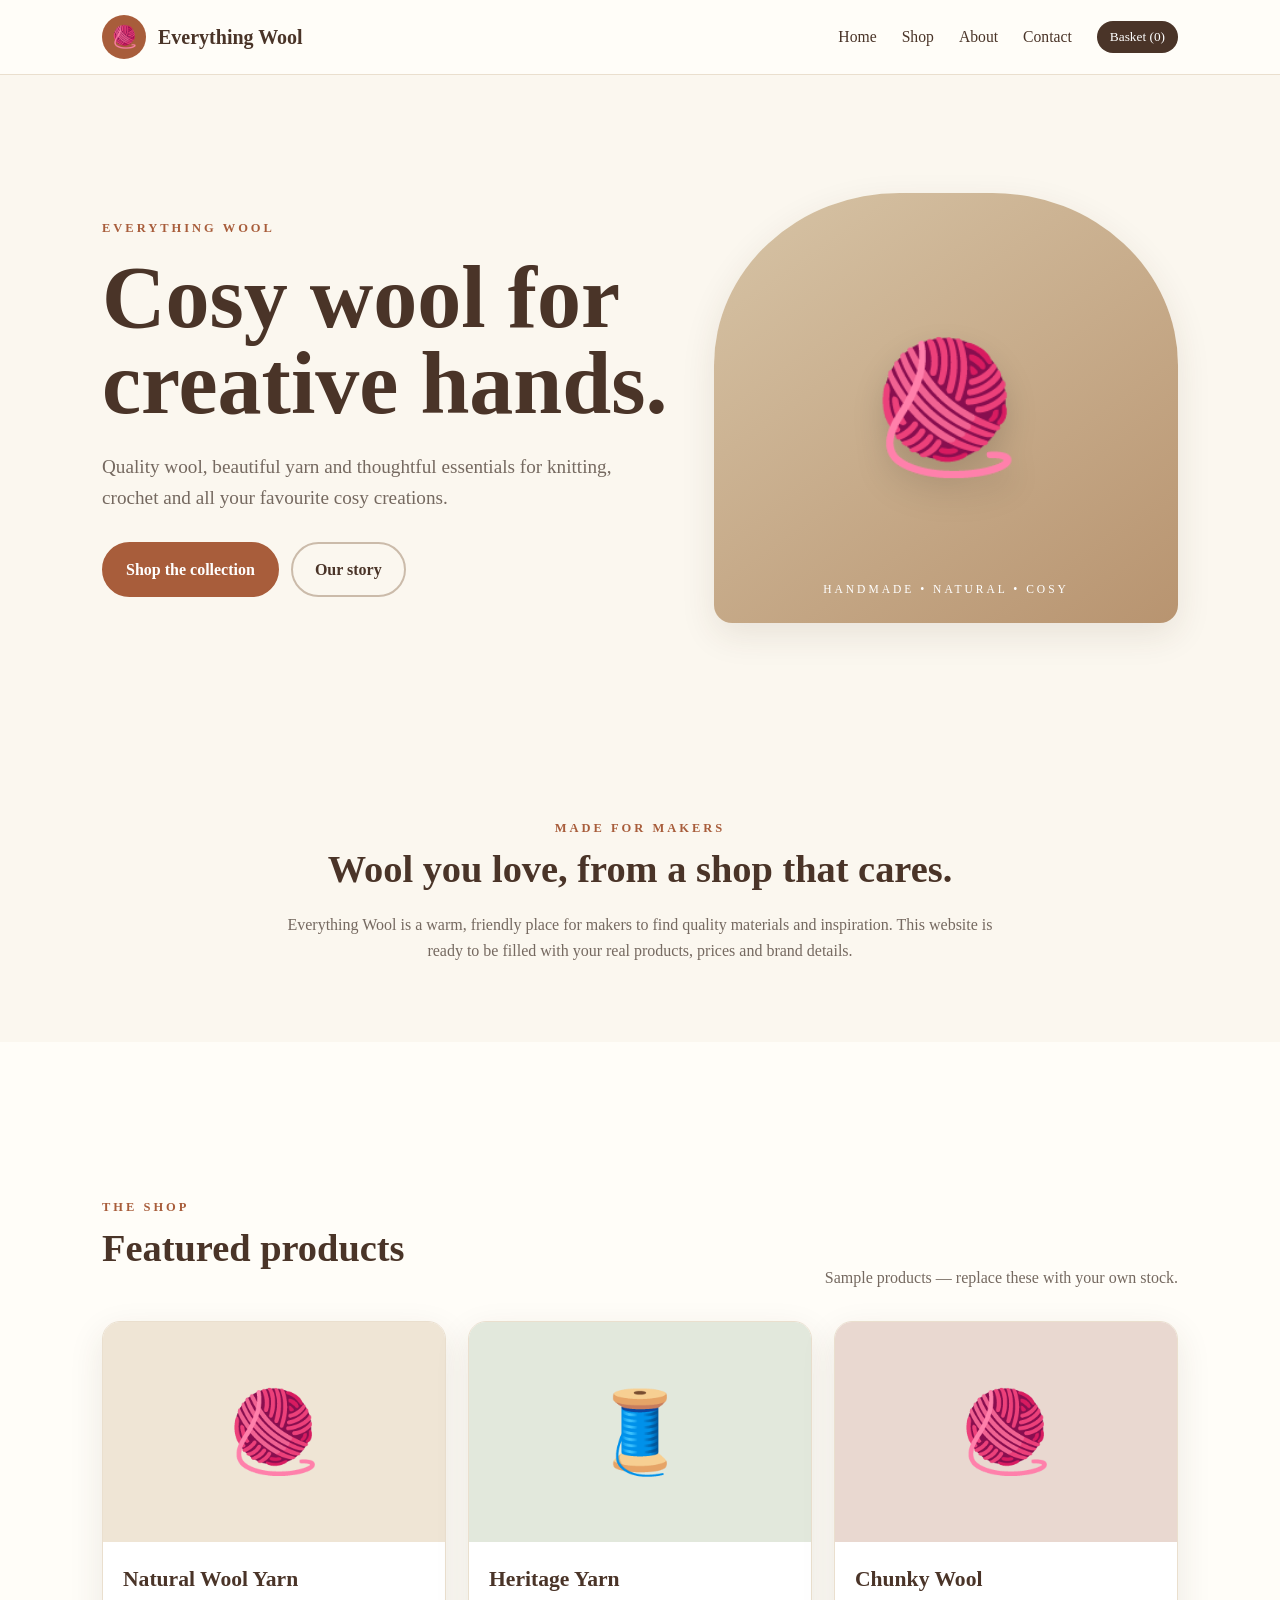
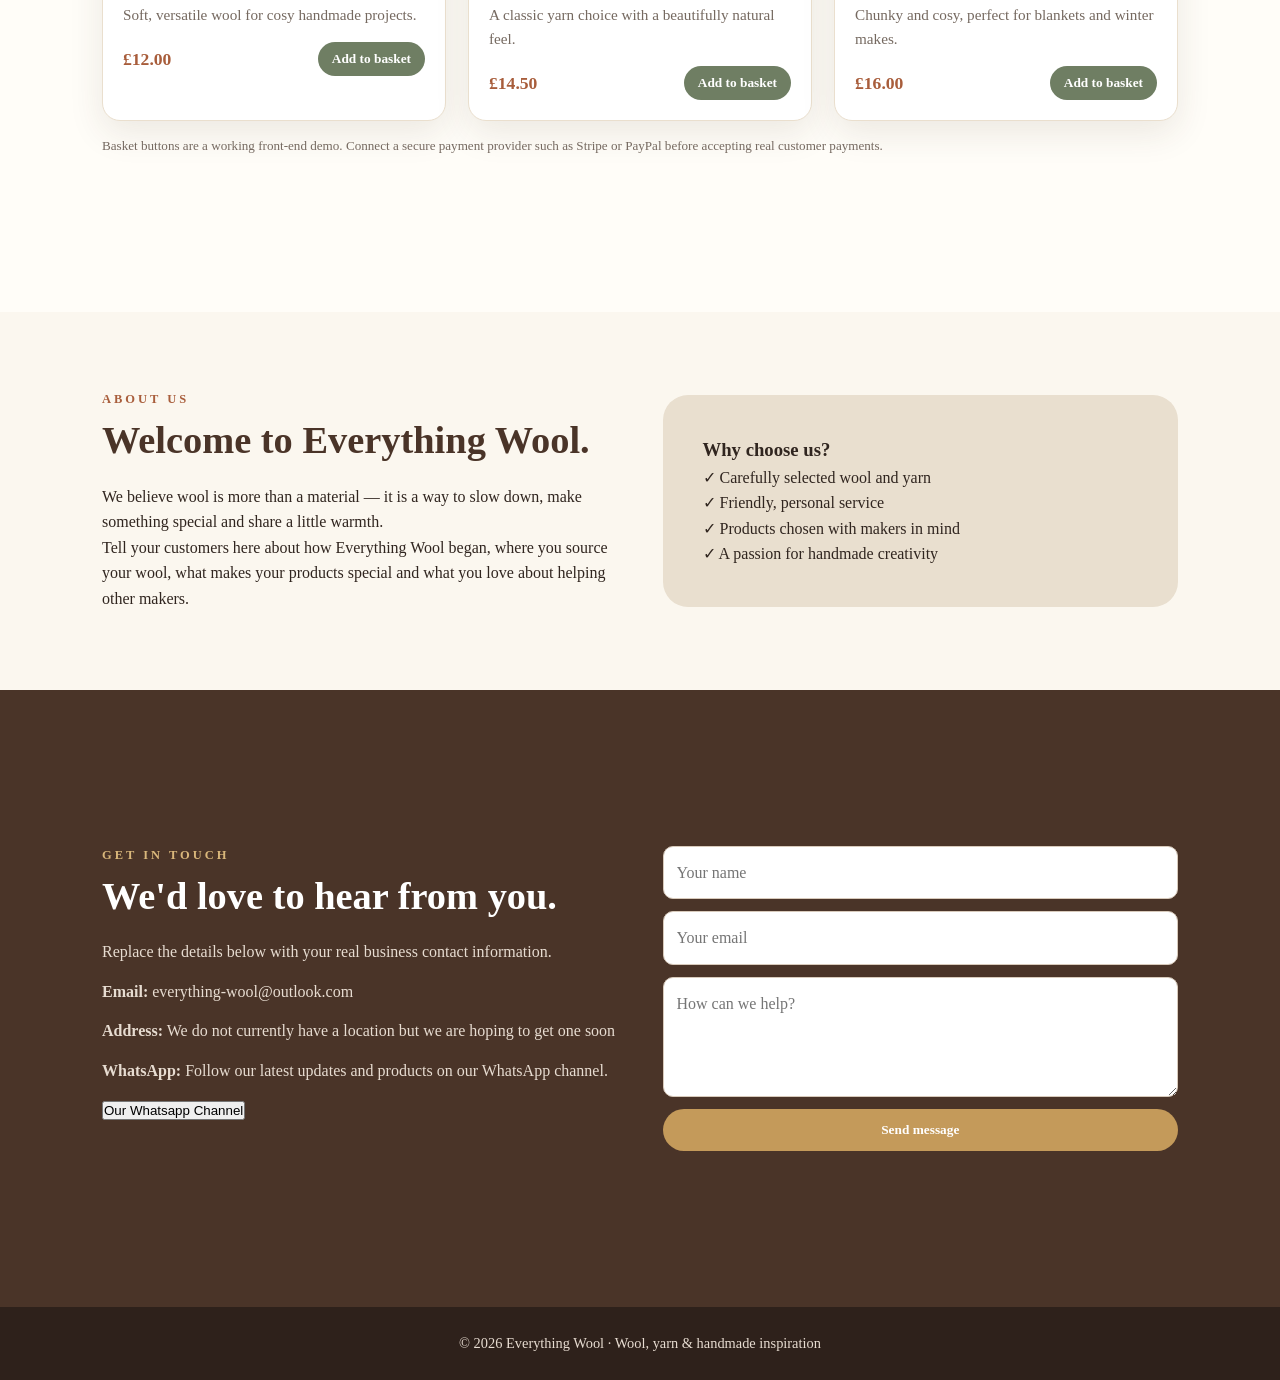
==== index.html @ 1103bdab "Create index.html" ====
<!DOCTYPE html>
<html lang="en">
<head>
  <meta charset="UTF-8">
  <meta name="viewport" content="width=device-width, initial-scale=1.0">
  <title>Everything Wool | Beautiful Wool & Yarn</title>
  <meta name="description" content="Everything Wool — quality wool, yarn and knitting essentials for makers.">
  <style>
    :root{
      --cream:#fbf7ef; --paper:#fffdf8; --brown:#4a3428; --rust:#a85d3b;
      --sage:#6f7e63; --gold:#c49a5a; --text:#30251f; --muted:#756960;
      --shadow:0 12px 35px rgba(67,45,32,.10);
    }
    *{box-sizing:border-box;margin:0;padding:0}
    html{scroll-behavior:smooth}
    body{font-family:Georgia, "Times New Roman", serif;background:var(--cream);color:var(--text);line-height:1.6}
    a{text-decoration:none;color:inherit}
    header{position:sticky;top:0;z-index:20;background:rgba(255,253,248,.96);backdrop-filter:blur(8px);border-bottom:1px solid #eadfce}
    .nav{max-width:1120px;margin:auto;display:flex;align-items:center;justify-content:space-between;padding:15px 22px}
    .brand{display:flex;align-items:center;gap:12px;font-weight:bold;font-size:1.25rem;color:var(--brown)}
    .brand-mark{width:44px;height:44px;border-radius:50%;background:var(--rust);display:grid;place-items:center;color:white;font-size:1.35rem}
    nav{display:flex;gap:25px;align-items:center}
    nav a{font-size:.98rem;color:var(--brown)}
    nav a:hover{color:var(--rust)}
    .cart{background:var(--brown);color:#fff;padding:8px 13px;border-radius:20px;cursor:pointer;border:0;font-family:inherit}
    main section{max-width:1120px;margin:auto;padding:78px 22px}
    .hero{min-height:74vh;display:grid;grid-template-columns:1.1fr .9fr;gap:45px;align-items:center}
    .eyebrow{text-transform:uppercase;letter-spacing:3px;color:var(--rust);font-size:.78rem;font-weight:bold}
    h1{font-size:clamp(3rem,7vw,5.5rem);line-height:.98;color:var(--brown);margin:16px 0 25px}
    h2{font-size:2.4rem;color:var(--brown);margin-bottom:12px}
    .hero p{font-size:1.2rem;color:var(--muted);max-width:620px}
    .buttons{display:flex;gap:12px;flex-wrap:wrap;margin-top:28px}
    .btn{display:inline-block;padding:13px 22px;border-radius:28px;background:var(--rust);color:white;font-weight:bold;border:2px solid var(--rust)}
    .btn.secondary{background:transparent;color:var(--brown);border-color:#cbbbaa}
    .hero-art{min-height:430px;border-radius:40% 40% 18px 18px;background:linear-gradient(145deg,#d7c4a6,#b89470);box-shadow:var(--shadow);display:grid;place-items:center;position:relative;overflow:hidden}
    .yarn{font-size:8rem;filter:drop-shadow(0 15px 15px rgba(0,0,0,.15));}
    .hero-art:after{content:"HANDMADE • NATURAL • COSY";position:absolute;bottom:25px;letter-spacing:3px;color:#fff;font-size:.72rem}
    .intro{text-align:center;max-width:760px}
    .intro p{color:var(--muted)}
    .products{background:var(--paper);max-width:none}
    .products-inner{max-width:1120px;margin:auto;padding:78px 22px}
    .section-head{display:flex;justify-content:space-between;align-items:end;gap:20px;margin-bottom:30px}
    .section-head p{color:var(--muted)}
    .grid{display:grid;grid-template-columns:repeat(3,1fr);gap:22px}
    .card{background:#fff;border:1px solid #eadfce;border-radius:18px;overflow:hidden;box-shadow:var(--shadow);display:flex;flex-direction:column}
    .product-img{height:220px;display:grid;place-items:center;font-size:5rem;background:#efe5d5}
    .card:nth-child(2) .product-img{background:#e2e8dc}
    .card:nth-child(3) .product-img{background:#e9d8d0}
    .card-body{padding:20px}
    .card h3{font-size:1.35rem;color:var(--brown)}
    .card p{color:var(--muted);font-size:.95rem;margin:6px 0 15px}
    .price-row{display:flex;justify-content:space-between;align-items:center;margin-top:auto}
    .price{font-weight:bold;color:var(--rust);font-size:1.1rem}
    .buy{border:0;background:var(--sage);color:white;padding:9px 14px;border-radius:20px;cursor:pointer;font-family:inherit;font-weight:bold}
    .about-grid{display:grid;grid-template-columns:1fr 1fr;gap:45px;align-items:center}
    .about-box{background:#e9dfcf;padding:40px;border-radius:25px}
    .about p,.contact p{color:var(--muted);margin-bottom:14px}
    .contact{background:var(--brown);color:#fff;max-width:none}
    .contact-inner{max-width:1120px;margin:auto;padding:78px 22px;display:grid;grid-template-columns:1fr 1fr;gap:45px}
    .contact h2{color:#fff}.contact p{color:#e7dcd1}
    form{display:grid;gap:12px}
    input,textarea{width:100%;padding:13px;border-radius:10px;border:1px solid #d8cabb;background:#fff;font:inherit}
    textarea{min-height:120px;resize:vertical}
    form button{border:0;background:var(--gold);color:#fff;padding:13px;border-radius:24px;font-family:inherit;font-weight:bold;cursor:pointer}
    footer{background:#2e211b;color:#e7dcd1;text-align:center;padding:25px 20px;font-size:.9rem}
    #shop{scroll-margin-top:70px}
    .notice{font-size:.82rem;color:var(--muted);margin-top:14px}
    @media(max-width:780px){
      nav{gap:10px} nav a{font-size:.82rem}.cart{padding:7px 9px}
      .hero,.about-grid,.contact-inner{grid-template-columns:1fr}
      .hero{padding-top:45px}.hero-art{min-height:300px}
      .grid{grid-template-columns:1fr}
      .section-head{display:block}.section-head p{margin-top:8px}
    }
  </style>
</head>
<body>
<header>
  <div class="nav">
    <a class="brand" href="#home"><span class="brand-mark">🧶</span> Everything Wool</a>
    <nav>
      <a href="#home">Home</a>
      <a href="#shop">Shop</a>
      <a href="#about">About</a>
      <a href="#contact">Contact</a>
      <button class="cart" onclick="showCart()">Basket (<span id="cartCount">0</span>)</button>
    </nav>
  </div>
</header>

<main>
  <section id="home" class="hero">
    <div>
      <div class="eyebrow">Everything Wool</div>
      <h1>Cosy wool for creative hands.</h1>
      <p>Quality wool, beautiful yarn and thoughtful essentials for knitting, crochet and all your favourite cosy creations.</p>
      <div class="buttons">
        <a class="btn" href="#shop">Shop the collection</a>
        <a class="btn secondary" href="#about">Our story</a>
      </div>
    </div>
    <div class="hero-art" aria-label="Decorative yarn illustration"><div class="yarn">🧶</div></div>
  </section>

  <section class="intro">
    <div class="eyebrow">Made for makers</div>
    <h2>Wool you love, from a shop that cares.</h2>
    <p>Everything Wool is a warm, friendly place for makers to find quality materials and inspiration. This website is ready to be filled with your real products, prices and brand details.</p>
  </section>

  <section id="shop" class="products">
    <div class="products-inner">
      <div class="section-head">
        <div><div class="eyebrow">The shop</div><h2>Featured products</h2></div>
        <p>Sample products — replace these with your own stock.</p>
      </div>
      <div class="grid">
        <article class="card">
          <div class="product-img">🧶</div>
          <div class="card-body"><h3>Natural Wool Yarn</h3><p>Soft, versatile wool for cosy handmade projects.</p><div class="price-row"><span class="price">£12.00</span><button class="buy" onclick="addToCart('Natural Wool Yarn',12)">Add to basket</button></div></div>
        </article>
        <article class="card">
          <div class="product-img">🧵</div>
          <div class="card-body"><h3>Heritage Yarn</h3><p>A classic yarn choice with a beautifully natural feel.</p><div class="price-row"><span class="price">£14.50</span><button class="buy" onclick="addToCart('Heritage Yarn',14.5)">Add to basket</button></div></div>
        </article>
        <article class="card">
          <div class="product-img">🧶</div>
          <div class="card-body"><h3>Chunky Wool</h3><p>Chunky and cosy, perfect for blankets and winter makes.</p><div class="price-row"><span class="price">£16.00</span><button class="buy" onclick="addToCart('Chunky Wool',16)">Add to basket</button></div></div>
        </article>
      </div>
      <p class="notice">Basket buttons are a working front-end demo. Connect a secure payment provider such as Stripe or PayPal before accepting real customer payments.</p>
    </div>
  </section>

  <section id="about">
    <div class="about-grid">
      <div>
        <div class="eyebrow">About us</div>
        <h2>Welcome to Everything Wool.</h2>
        <p>We believe wool is more than a material — it is a way to slow down, make something special and share a little warmth.</p>
        <p>Tell your customers here about how Everything Wool began, where you source your wool, what makes your products special and what you love about helping other makers.</p>
      </div>
      <div class="about-box">
        <h3>Why choose us?</h3>
        <p>✓ Carefully selected wool and yarn</p>
        <p>✓ Friendly, personal service</p>
        <p>✓ Products chosen with makers in mind</p>
        <p>✓ A passion for handmade creativity</p>
      </div>
    </div>
  </section>

  <section id="contact" class="contact">
    <div class="contact-inner">
      <div>
        <div class="eyebrow" style="color:#d9b77b">Get in touch</div>
        <h2>We'd love to hear from you.</h2>
        <p>Replace the details below with your real business contact information.</p>
        <p><strong>Email:</strong> everything-wool@outlook.com</p>
        <p><strong>Address:</strong> We do not currently have a location but we are hoping to get one soon</p>
        <p><strong>WhatsApp:</strong> Follow our latest updates and products on our WhatsApp channel.</p>
        <button onclick="https://whatsapp.com/channel/0029VbBwCRC5EjxseNPRXK3e">Our Whatsapp Channel</button>
      </div>
      <form onsubmit="sendMessage(event)">
        <input id="name" required placeholder="Your name" aria-label="Your name">
        <input id="email" type="email" required placeholder="Your email" aria-label="Your email">
        <textarea id="message" required placeholder="How can we help?" aria-label="Your message"></textarea>
        <button type="submit">Send message</button>
      </form>
    </div>
  </section>
</main>

<footer>© 2026 Everything Wool · Wool, yarn & handmade inspiration</footer>

<script>
  let cart = [];
  function addToCart(name, price){
    cart.push({name,price});
    document.getElementById('cartCount').textContent = cart.length;
    alert(name + ' has been added to your basket.');
  }
  function showCart(){
    if(!cart.length){ alert('Your basket is empty.'); return; }
    const total = cart.reduce((sum,item)=>sum+item.price,0).toFixed(2);
    alert('Basket:\\n\\n' + cart.map(i=>'• '+i.name+' — £'+i.price.toFixed(2)).join('\\n') + '\\n\\nTotal: £'+total + '\\n\\nThis demo needs a payment provider connected before real checkout.');
  }
  function sendMessage(e){
    e.preventDefault();
    alert('Thank you! Your message form is ready to connect to your email service.');
    e.target.reset();
  }
</script>
</body>
</html>
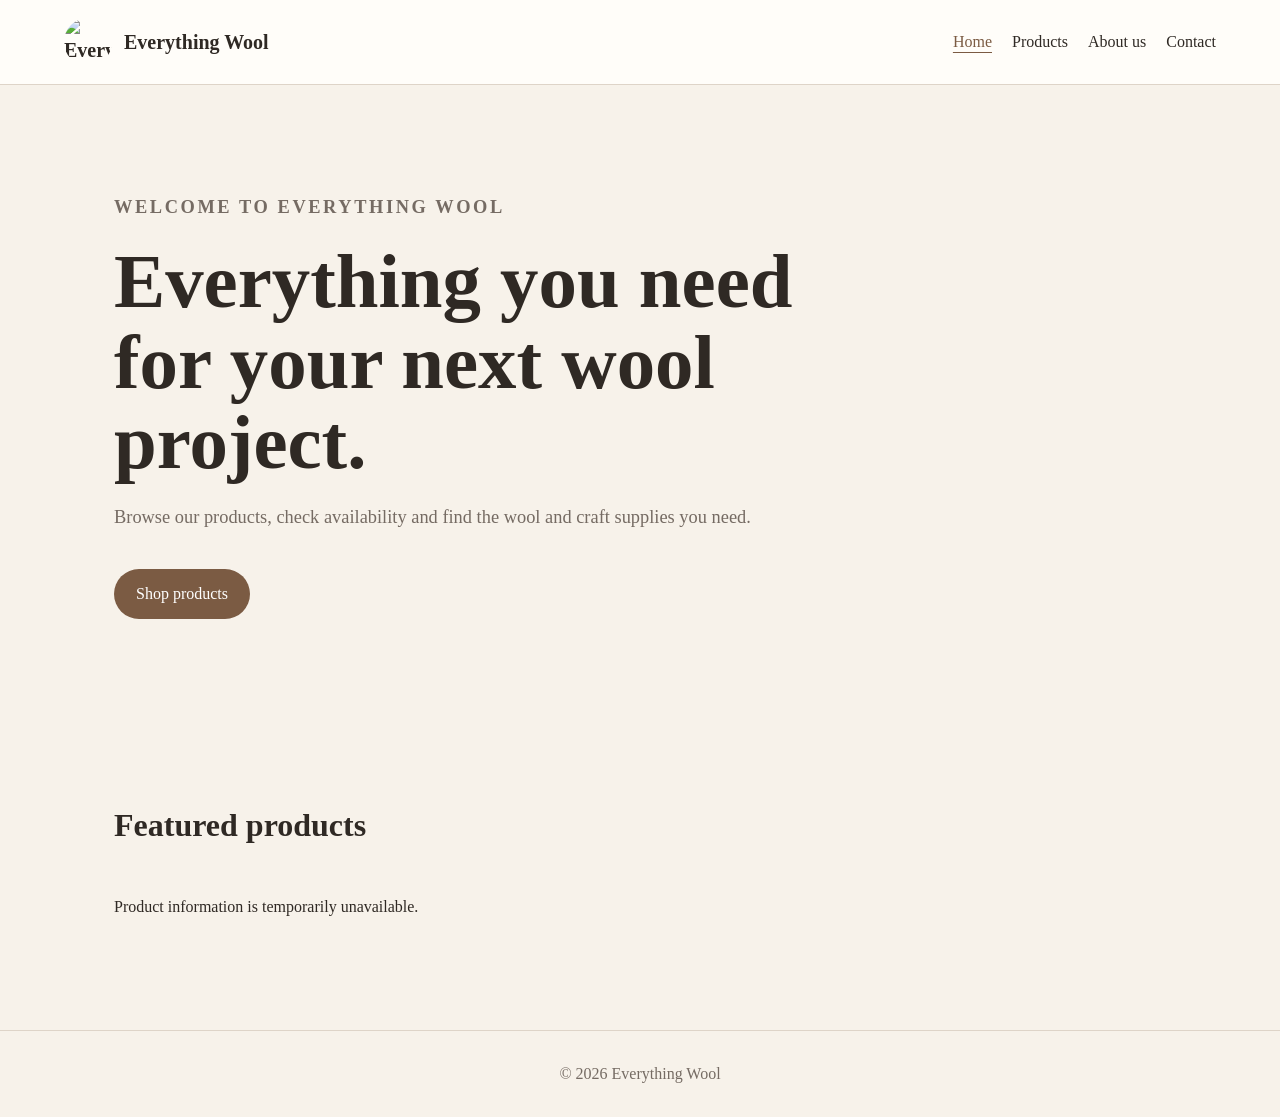
==== commit bc5565eb: "Add files via upload" ====
--- a/index.html
+++ b/index.html
@@ -1,195 +1,34 @@
-<!DOCTYPE html>
-<html lang="en">
+<!doctype html>
+<html lang="en-GB">
 <head>
-  <meta charset="UTF-8">
-  <meta name="viewport" content="width=device-width, initial-scale=1.0">
-  <title>Everything Wool | Beautiful Wool & Yarn</title>
-  <meta name="description" content="Everything Wool — quality wool, yarn and knitting essentials for makers.">
-  <style>
-    :root{
-      --cream:#fbf7ef; --paper:#fffdf8; --brown:#4a3428; --rust:#a85d3b;
-      --sage:#6f7e63; --gold:#c49a5a; --text:#30251f; --muted:#756960;
-      --shadow:0 12px 35px rgba(67,45,32,.10);
-    }
-    *{box-sizing:border-box;margin:0;padding:0}
-    html{scroll-behavior:smooth}
-    body{font-family:Georgia, "Times New Roman", serif;background:var(--cream);color:var(--text);line-height:1.6}
-    a{text-decoration:none;color:inherit}
-    header{position:sticky;top:0;z-index:20;background:rgba(255,253,248,.96);backdrop-filter:blur(8px);border-bottom:1px solid #eadfce}
-    .nav{max-width:1120px;margin:auto;display:flex;align-items:center;justify-content:space-between;padding:15px 22px}
-    .brand{display:flex;align-items:center;gap:12px;font-weight:bold;font-size:1.25rem;color:var(--brown)}
-    .brand-mark{width:44px;height:44px;border-radius:50%;background:var(--rust);display:grid;place-items:center;color:white;font-size:1.35rem}
-    nav{display:flex;gap:25px;align-items:center}
-    nav a{font-size:.98rem;color:var(--brown)}
-    nav a:hover{color:var(--rust)}
-    .cart{background:var(--brown);color:#fff;padding:8px 13px;border-radius:20px;cursor:pointer;border:0;font-family:inherit}
-    main section{max-width:1120px;margin:auto;padding:78px 22px}
-    .hero{min-height:74vh;display:grid;grid-template-columns:1.1fr .9fr;gap:45px;align-items:center}
-    .eyebrow{text-transform:uppercase;letter-spacing:3px;color:var(--rust);font-size:.78rem;font-weight:bold}
-    h1{font-size:clamp(3rem,7vw,5.5rem);line-height:.98;color:var(--brown);margin:16px 0 25px}
-    h2{font-size:2.4rem;color:var(--brown);margin-bottom:12px}
-    .hero p{font-size:1.2rem;color:var(--muted);max-width:620px}
-    .buttons{display:flex;gap:12px;flex-wrap:wrap;margin-top:28px}
-    .btn{display:inline-block;padding:13px 22px;border-radius:28px;background:var(--rust);color:white;font-weight:bold;border:2px solid var(--rust)}
-    .btn.secondary{background:transparent;color:var(--brown);border-color:#cbbbaa}
-    .hero-art{min-height:430px;border-radius:40% 40% 18px 18px;background:linear-gradient(145deg,#d7c4a6,#b89470);box-shadow:var(--shadow);display:grid;place-items:center;position:relative;overflow:hidden}
-    .yarn{font-size:8rem;filter:drop-shadow(0 15px 15px rgba(0,0,0,.15));}
-    .hero-art:after{content:"HANDMADE • NATURAL • COSY";position:absolute;bottom:25px;letter-spacing:3px;color:#fff;font-size:.72rem}
-    .intro{text-align:center;max-width:760px}
-    .intro p{color:var(--muted)}
-    .products{background:var(--paper);max-width:none}
-    .products-inner{max-width:1120px;margin:auto;padding:78px 22px}
-    .section-head{display:flex;justify-content:space-between;align-items:end;gap:20px;margin-bottom:30px}
-    .section-head p{color:var(--muted)}
-    .grid{display:grid;grid-template-columns:repeat(3,1fr);gap:22px}
-    .card{background:#fff;border:1px solid #eadfce;border-radius:18px;overflow:hidden;box-shadow:var(--shadow);display:flex;flex-direction:column}
-    .product-img{height:220px;display:grid;place-items:center;font-size:5rem;background:#efe5d5}
-    .card:nth-child(2) .product-img{background:#e2e8dc}
-    .card:nth-child(3) .product-img{background:#e9d8d0}
-    .card-body{padding:20px}
-    .card h3{font-size:1.35rem;color:var(--brown)}
-    .card p{color:var(--muted);font-size:.95rem;margin:6px 0 15px}
-    .price-row{display:flex;justify-content:space-between;align-items:center;margin-top:auto}
-    .price{font-weight:bold;color:var(--rust);font-size:1.1rem}
-    .buy{border:0;background:var(--sage);color:white;padding:9px 14px;border-radius:20px;cursor:pointer;font-family:inherit;font-weight:bold}
-    .about-grid{display:grid;grid-template-columns:1fr 1fr;gap:45px;align-items:center}
-    .about-box{background:#e9dfcf;padding:40px;border-radius:25px}
-    .about p,.contact p{color:var(--muted);margin-bottom:14px}
-    .contact{background:var(--brown);color:#fff;max-width:none}
-    .contact-inner{max-width:1120px;margin:auto;padding:78px 22px;display:grid;grid-template-columns:1fr 1fr;gap:45px}
-    .contact h2{color:#fff}.contact p{color:#e7dcd1}
-    form{display:grid;gap:12px}
-    input,textarea{width:100%;padding:13px;border-radius:10px;border:1px solid #d8cabb;background:#fff;font:inherit}
-    textarea{min-height:120px;resize:vertical}
-    form button{border:0;background:var(--gold);color:#fff;padding:13px;border-radius:24px;font-family:inherit;font-weight:bold;cursor:pointer}
-    footer{background:#2e211b;color:#e7dcd1;text-align:center;padding:25px 20px;font-size:.9rem}
-    #shop{scroll-margin-top:70px}
-    .notice{font-size:.82rem;color:var(--muted);margin-top:14px}
-    @media(max-width:780px){
-      nav{gap:10px} nav a{font-size:.82rem}.cart{padding:7px 9px}
-      .hero,.about-grid,.contact-inner{grid-template-columns:1fr}
-      .hero{padding-top:45px}.hero-art{min-height:300px}
-      .grid{grid-template-columns:1fr}
-      .section-head{display:block}.section-head p{margin-top:8px}
-    }
-  </style>
+  <meta charset="utf-8">
+  <meta name="viewport" content="width=device-width,initial-scale=1">
+  <title>Everything Wool</title>
+  <meta name="description" content="Everything Wool — wool, yarn and craft supplies.">
+  <link rel="stylesheet" href="styles.css">
 </head>
 <body>
-<header>
-  <div class="nav">
-    <a class="brand" href="#home"><span class="brand-mark">🧶</span> Everything Wool</a>
-    <nav>
-      <a href="#home">Home</a>
-      <a href="#shop">Shop</a>
-      <a href="#about">About</a>
-      <a href="#contact">Contact</a>
-      <button class="cart" onclick="showCart()">Basket (<span id="cartCount">0</span>)</button>
-    </nav>
-  </div>
+<header class="site-header">
+  <a class="brand" href="index.html"><img src="assets/logo.jpeg" alt="Everything Wool logo"><span>Everything Wool</span></a>
+  <nav><a class="active" href="index.html">Home</a><a href="products.html">Products</a><a href="about.html">About us</a><a href="contact.html">Contact</a></nav>
 </header>
-
 <main>
-  <section id="home" class="hero">
+  <section class="hero">
     <div>
-      <div class="eyebrow">Everything Wool</div>
-      <h1>Cosy wool for creative hands.</h1>
-      <p>Quality wool, beautiful yarn and thoughtful essentials for knitting, crochet and all your favourite cosy creations.</p>
-      <div class="buttons">
-        <a class="btn" href="#shop">Shop the collection</a>
-        <a class="btn secondary" href="#about">Our story</a>
-      </div>
+      <p class="eyebrow">WELCOME TO EVERYTHING WOOL</p>
+      <h1>Everything you need for your next wool project.</h1>
+      <p>Browse our products, check availability and find the wool and craft supplies you need.</p>
+      <a class="button" href="products.html">Shop products</a>
     </div>
-    <div class="hero-art" aria-label="Decorative yarn illustration"><div class="yarn">🧶</div></div>
+    <img src="assets/logo.jpeg" alt="" class="hero-logo">
   </section>
-
-  <section class="intro">
-    <div class="eyebrow">Made for makers</div>
-    <h2>Wool you love, from a shop that cares.</h2>
-    <p>Everything Wool is a warm, friendly place for makers to find quality materials and inspiration. This website is ready to be filled with your real products, prices and brand details.</p>
-  </section>
-
-  <section id="shop" class="products">
-    <div class="products-inner">
-      <div class="section-head">
-        <div><div class="eyebrow">The shop</div><h2>Featured products</h2></div>
-        <p>Sample products — replace these with your own stock.</p>
-      </div>
-      <div class="grid">
-        <article class="card">
-          <div class="product-img">🧶</div>
-          <div class="card-body"><h3>Natural Wool Yarn</h3><p>Soft, versatile wool for cosy handmade projects.</p><div class="price-row"><span class="price">£12.00</span><button class="buy" onclick="addToCart('Natural Wool Yarn',12)">Add to basket</button></div></div>
-        </article>
-        <article class="card">
-          <div class="product-img">🧵</div>
-          <div class="card-body"><h3>Heritage Yarn</h3><p>A classic yarn choice with a beautifully natural feel.</p><div class="price-row"><span class="price">£14.50</span><button class="buy" onclick="addToCart('Heritage Yarn',14.5)">Add to basket</button></div></div>
-        </article>
-        <article class="card">
-          <div class="product-img">🧶</div>
-          <div class="card-body"><h3>Chunky Wool</h3><p>Chunky and cosy, perfect for blankets and winter makes.</p><div class="price-row"><span class="price">£16.00</span><button class="buy" onclick="addToCart('Chunky Wool',16)">Add to basket</button></div></div>
-        </article>
-      </div>
-      <p class="notice">Basket buttons are a working front-end demo. Connect a secure payment provider such as Stripe or PayPal before accepting real customer payments.</p>
-    </div>
-  </section>
-
-  <section id="about">
-    <div class="about-grid">
-      <div>
-        <div class="eyebrow">About us</div>
-        <h2>Welcome to Everything Wool.</h2>
-        <p>We believe wool is more than a material — it is a way to slow down, make something special and share a little warmth.</p>
-        <p>Tell your customers here about how Everything Wool began, where you source your wool, what makes your products special and what you love about helping other makers.</p>
-      </div>
-      <div class="about-box">
-        <h3>Why choose us?</h3>
-        <p>✓ Carefully selected wool and yarn</p>
-        <p>✓ Friendly, personal service</p>
-        <p>✓ Products chosen with makers in mind</p>
-        <p>✓ A passion for handmade creativity</p>
-      </div>
-    </div>
-  </section>
-
-  <section id="contact" class="contact">
-    <div class="contact-inner">
-      <div>
-        <div class="eyebrow" style="color:#d9b77b">Get in touch</div>
-        <h2>We'd love to hear from you.</h2>
-        <p>Replace the details below with your real business contact information.</p>
-        <p><strong>Email:</strong> everything-wool@outlook.com</p>
-        <p><strong>Address:</strong> We do not currently have a location but we are hoping to get one soon</p>
-        <p><strong>WhatsApp:</strong> Follow our latest updates and products on our WhatsApp channel.</p>
-        <button onclick="https://whatsapp.com/channel/0029VbBwCRC5EjxseNPRXK3e">Our Whatsapp Channel</button>
-      </div>
-      <form onsubmit="sendMessage(event)">
-        <input id="name" required placeholder="Your name" aria-label="Your name">
-        <input id="email" type="email" required placeholder="Your email" aria-label="Your email">
-        <textarea id="message" required placeholder="How can we help?" aria-label="Your message"></textarea>
-        <button type="submit">Send message</button>
-      </form>
-    </div>
+  <section class="section">
+    <h2>Featured products</h2>
+    <div id="featured" class="product-grid"></div>
   </section>
 </main>
-
-<footer>© 2026 Everything Wool · Wool, yarn & handmade inspiration</footer>
-
-<script>
-  let cart = [];
-  function addToCart(name, price){
-    cart.push({name,price});
-    document.getElementById('cartCount').textContent = cart.length;
-    alert(name + ' has been added to your basket.');
-  }
-  function showCart(){
-    if(!cart.length){ alert('Your basket is empty.'); return; }
-    const total = cart.reduce((sum,item)=>sum+item.price,0).toFixed(2);
-    alert('Basket:\\n\\n' + cart.map(i=>'• '+i.name+' — £'+i.price.toFixed(2)).join('\\n') + '\\n\\nTotal: £'+total + '\\n\\nThis demo needs a payment provider connected before real checkout.');
-  }
-  function sendMessage(e){
-    e.preventDefault();
-    alert('Thank you! Your message form is ready to connect to your email service.');
-    e.target.reset();
-  }
-</script>
+<footer>© <span id="year"></span> Everything Wool</footer>
+<script src="app.js"></script>
+<script>loadProducts('featured', {featuredOnly:true, limit:4});</script>
 </body>
 </html>
--- a/styles.css
+++ b/styles.css
@@ -0,0 +1,18 @@
+:root{
+  --bg:#f7f2ea; --paper:#fffdf9; --ink:#2f2924; --muted:#756b63;
+  --accent:#7b5b43; --accent-dark:#563d2d; --line:#ded4c8;
+}
+*{box-sizing:border-box} body{margin:0;background:var(--bg);color:var(--ink);font-family:Georgia,"Times New Roman",serif;line-height:1.6}
+.site-header{display:flex;justify-content:space-between;align-items:center;gap:20px;padding:18px 5%;background:var(--paper);border-bottom:1px solid var(--line);position:sticky;top:0;z-index:5}
+.brand{display:flex;align-items:center;gap:12px;color:var(--ink);text-decoration:none;font-weight:700;font-size:1.25rem}.brand img{width:48px;height:48px;object-fit:cover;border-radius:50%}
+nav{display:flex;gap:20px;flex-wrap:wrap}nav a{color:var(--ink);text-decoration:none}nav a:hover,nav a.active{color:var(--accent);text-decoration:underline;text-underline-offset:5px}
+.hero{max-width:1180px;margin:auto;padding:90px 5%;display:grid;grid-template-columns:1.4fr .6fr;gap:60px;align-items:center;min-height:560px}
+.eyebrow{letter-spacing:.14em;font-size:.78rem;color:var(--accent);font-weight:700}.hero h1,h1{font-size:clamp(2.4rem,6vw,5rem);line-height:1.05;margin:.25em 0}.hero p{font-size:1.15rem;color:var(--muted);max-width:650px}
+.hero-logo{width:min(330px,100%);justify-self:center;border-radius:18px;box-shadow:0 15px 45px #0001}
+.button{display:inline-block;margin-top:18px;padding:12px 22px;background:var(--accent);color:white;text-decoration:none;border-radius:999px}.button:hover{background:var(--accent-dark)}
+.section{max-width:1180px;margin:auto;padding:65px 5%}.narrow{max-width:850px}.section h2{font-size:2rem}
+.page-heading{display:flex;justify-content:space-between;align-items:end;gap:20px;margin-bottom:30px}.search{padding:12px 15px;border:1px solid var(--line);border-radius:999px;background:var(--paper);min-width:260px}
+.product-grid{display:grid;grid-template-columns:repeat(auto-fit,minmax(220px,1fr));gap:22px}.product{background:var(--paper);border:1px solid var(--line);border-radius:14px;overflow:hidden}.product img{width:100%;height:220px;object-fit:cover;background:#eee}.product-body{padding:18px}.product h3{margin:0 0 6px;font-size:1.25rem}.product p{margin:4px 0;color:var(--muted)}.price{font-weight:700;color:var(--accent);font-size:1.1rem}.stock{font-size:.9rem}.in-stock{color:#3e6b47}.out-stock{color:#9a4037}
+.contact-card{background:var(--paper);border:1px solid var(--line);padding:25px;border-radius:14px}a{color:var(--accent)}
+footer{text-align:center;padding:30px;border-top:1px solid var(--line);color:var(--muted);margin-top:30px}
+@media(max-width:750px){.site-header{align-items:flex-start;flex-direction:column}.hero{grid-template-columns:1fr;padding-top:55px}.page-heading{align-items:stretch;flex-direction:column}.search{min-width:0;width:100%}}
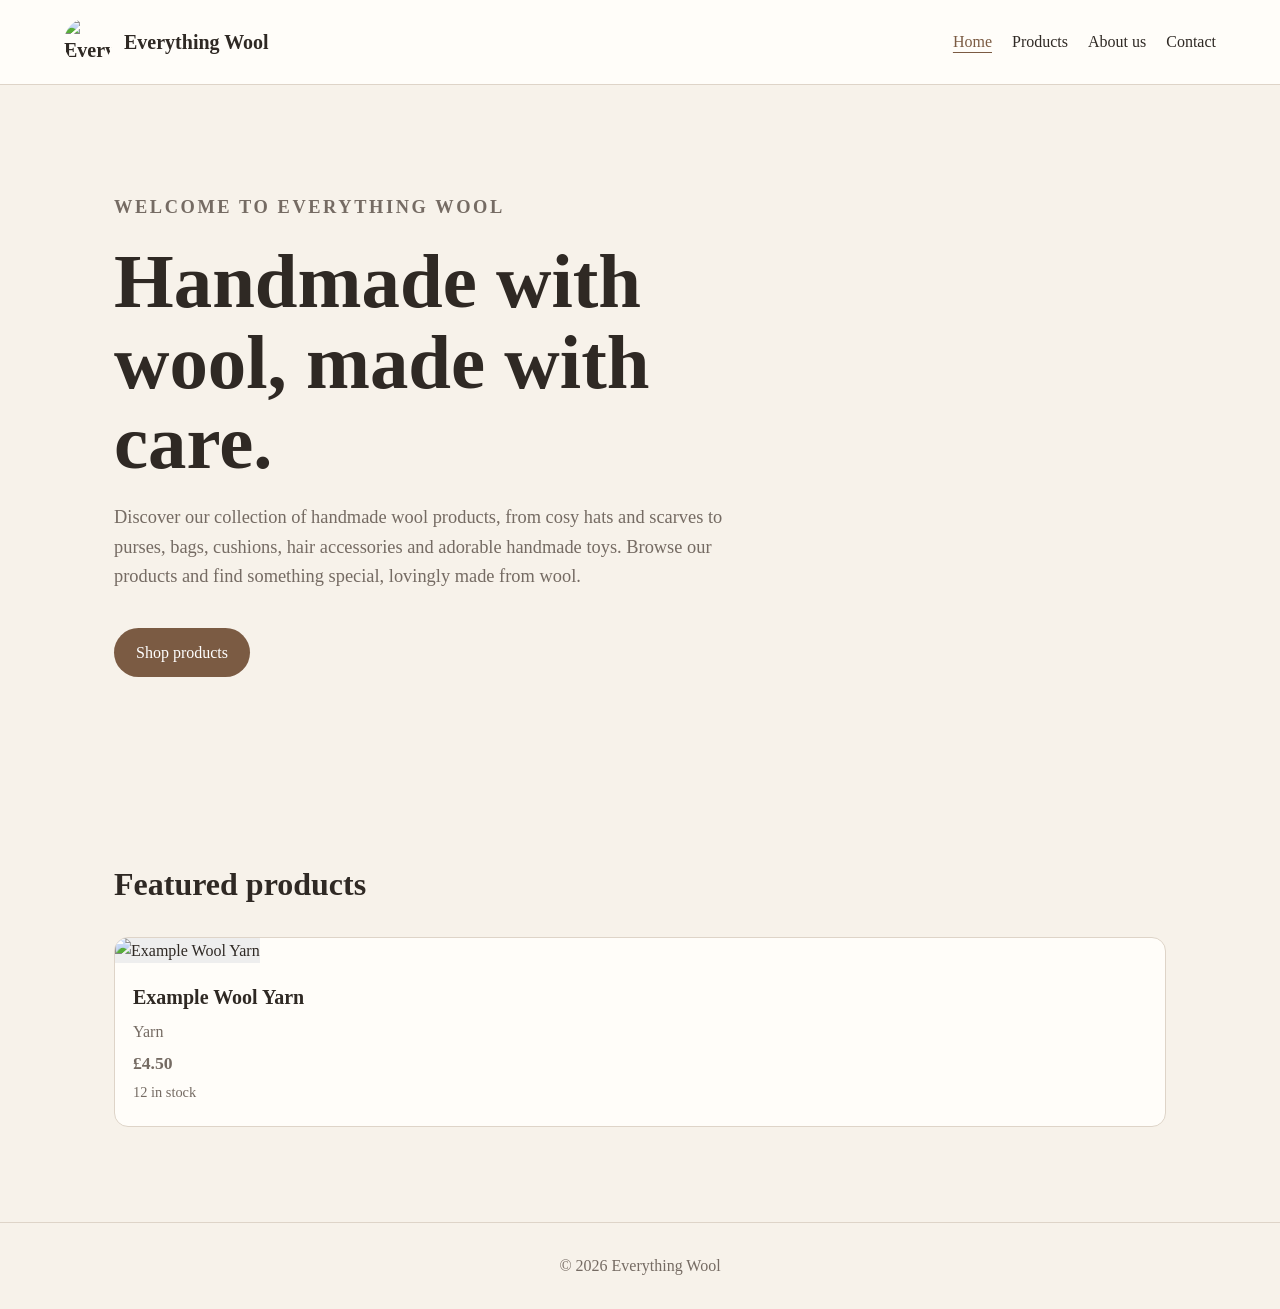
==== commit 9f5bf79b: "Update index.html" ====
--- a/index.html
+++ b/index.html
@@ -1,6 +1,8 @@
 <!doctype html>
 <html lang="en-GB">
 <head>
+  <link rel="icon" type="image/png" href="favicon.png">
+<link rel="apple-touch-icon" href="favicon.png">
   <meta charset="utf-8">
   <meta name="viewport" content="width=device-width,initial-scale=1">
   <title>Everything Wool</title>
@@ -16,8 +18,10 @@
   <section class="hero">
     <div>
       <p class="eyebrow">WELCOME TO EVERYTHING WOOL</p>
-      <h1>Everything you need for your next wool project.</h1>
-      <p>Browse our products, check availability and find the wool and craft supplies you need.</p>
+      <h1>Handmade with wool, made with care.</h1>
+      <p>Discover our collection of handmade wool products, from cosy hats and scarves to purses, bags, cushions, hair accessories and adorable handmade toys.
+
+Browse our products and find something special, lovingly made from wool.</p>
       <a class="button" href="products.html">Shop products</a>
     </div>
     <img src="assets/logo.jpeg" alt="" class="hero-logo">
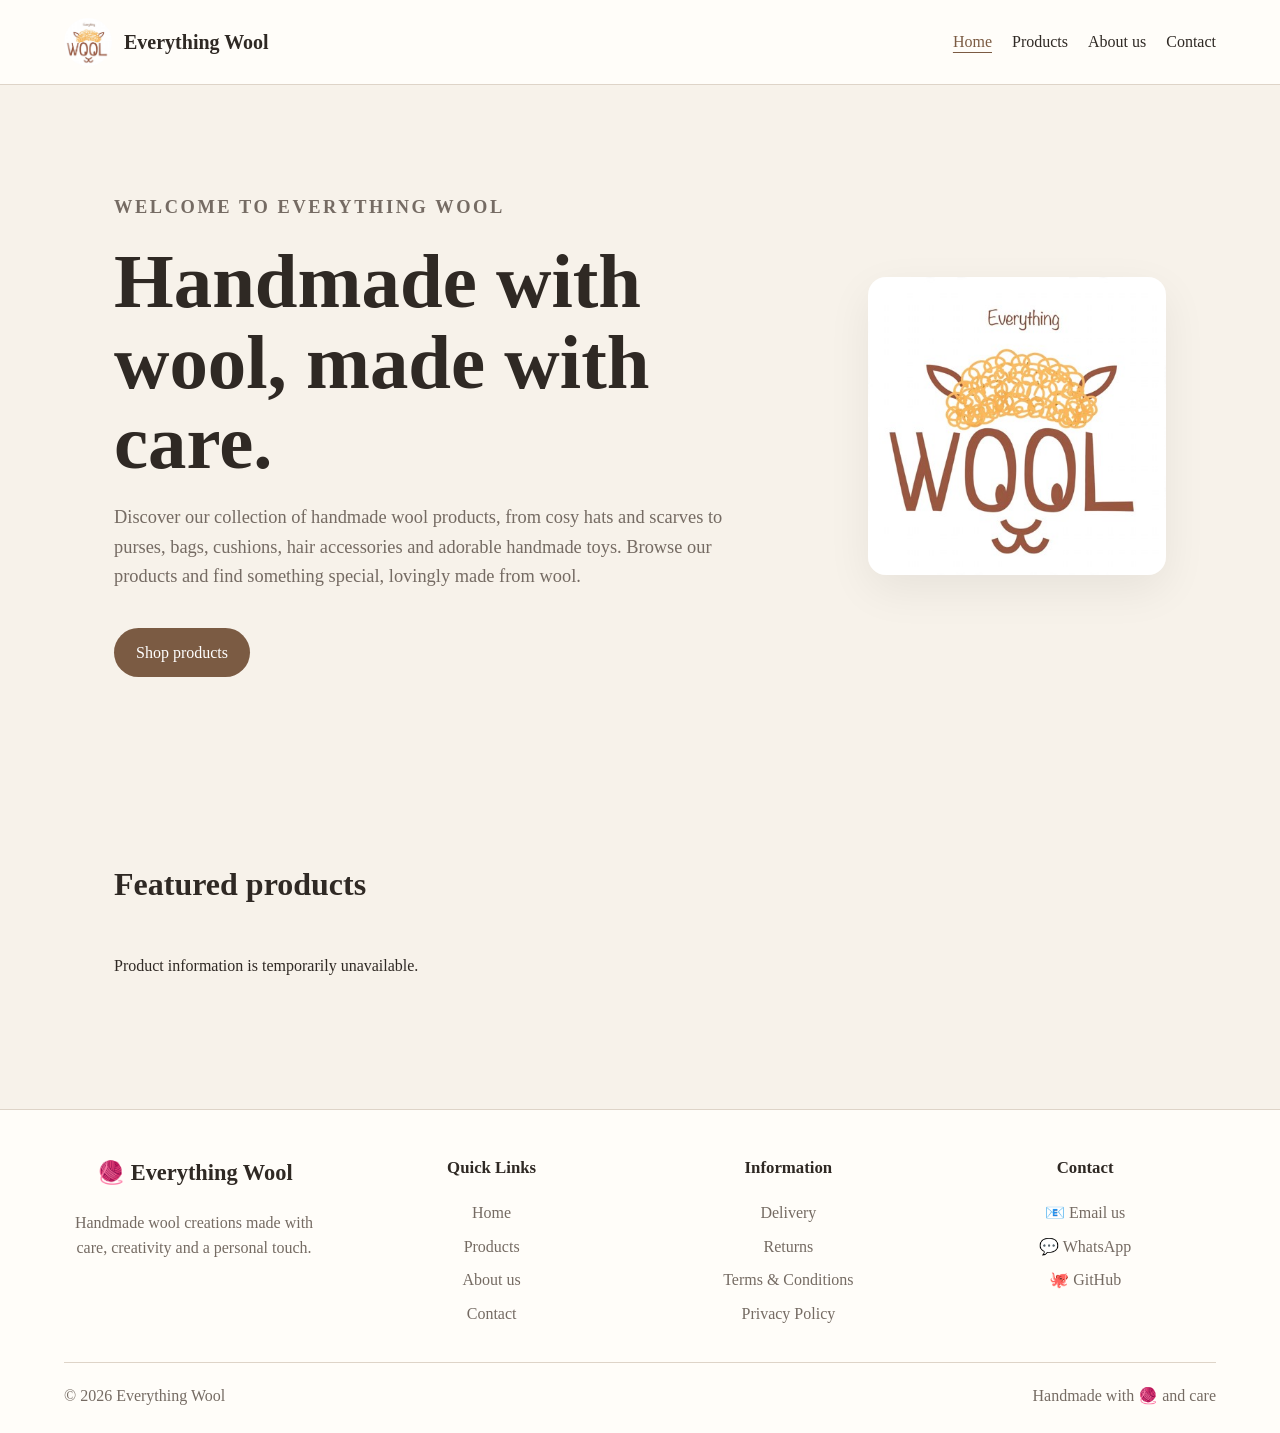
==== commit 8196e063: "Enhance footer with brand and contact information Added footer section with brand, quick links, info" ====
--- a/index.html
+++ b/index.html
@@ -31,7 +31,137 @@
     <div id="featured" class="product-grid"></div>
   </section>
 </main>
-<footer>© <span id="year"></span> Everything Wool</footer>
+<footer class="site-footer">
+
+  <div class="footer-content">
+
+
+    <!-- Brand -->
+    <div class="footer-brand">
+
+      <h2>
+        🧶 Everything Wool
+      </h2>
+
+      <p>
+        Handmade wool creations made with care,
+        creativity and a personal touch.
+      </p>
+
+    </div>
+
+
+
+    <!-- Quick Links -->
+    <div class="footer-links">
+
+      <h3>
+        Quick Links
+      </h3>
+
+      <a href="index.html">
+        Home
+      </a>
+
+      <a href="products.html">
+        Products
+      </a>
+
+      <a href="about.html">
+        About us
+      </a>
+
+      <a href="contact.html">
+        Contact
+      </a>
+
+    </div>
+
+
+
+    <!-- Information -->
+    <div class="footer-links">
+
+      <h3>
+        Information
+      </h3>
+
+      <a href="delivery.html">
+        Delivery
+      </a>
+
+      <a href="returns.html">
+        Returns
+      </a>
+
+      <a href="terms.html">
+        Terms & Conditions
+      </a>
+
+      <a href="privacy.html">
+        Privacy Policy
+      </a>
+
+    </div>
+
+
+
+    <!-- Contact -->
+    <div class="footer-links">
+
+      <h3>
+        Contact
+      </h3>
+
+
+      <a href="mailto:everythingwool@outlook.com">
+        📧 Email us
+      </a>
+
+
+      <a
+        href="https://whatsapp.com/channel/0029VbBwCRC5EjxseNPRXK3e"
+        target="_blank"
+        rel="noopener noreferrer"
+      >
+        💬 WhatsApp
+      </a>
+
+
+      <a
+        href="https://github.com/everything-wool"
+        target="_blank"
+        rel="noopener noreferrer"
+      >
+        🐙 GitHub
+      </a>
+
+    </div>
+
+
+  </div>
+
+
+
+  <!-- Bottom copyright -->
+
+  <div class="footer-bottom">
+
+    <p>
+      © <span id="year"></span> Everything Wool
+    </p>
+
+    <p>
+      Handmade with 🧶 and care
+    </p>
+
+  </div>
+
+
+</footer>
+
+
+<script src="app.js"></script>
 <script src="app.js"></script>
 <script>loadProducts('featured', {featuredOnly:true, limit:4});</script>
 </body>
--- a/styles.css
+++ b/styles.css
@@ -16,3 +16,194 @@
 .contact-card{background:var(--paper);border:1px solid var(--line);padding:25px;border-radius:14px}a{color:var(--accent)}
 footer{text-align:center;padding:30px;border-top:1px solid var(--line);color:var(--muted);margin-top:30px}
 @media(max-width:750px){.site-header{align-items:flex-start;flex-direction:column}.hero{grid-template-columns:1fr;padding-top:55px}.page-heading{align-items:stretch;flex-direction:column}.search{min-width:0;width:100%}}
+/* =========================================
+   EVERYTHING WOOL FOOTER
+   ========================================= */
+
+.site-footer {
+
+  background: var(--paper);
+
+  border-top: 1px solid var(--line);
+
+  margin-top: 50px;
+
+  padding: 45px 5% 25px;
+
+  color: var(--muted);
+
+}
+
+
+
+.footer-content {
+
+  max-width: 1180px;
+
+  margin: auto;
+
+  display: grid;
+
+  grid-template-columns:
+    repeat(4, 1fr);
+
+  gap: 35px;
+
+}
+
+
+
+.footer-brand h2 {
+
+  color: var(--ink);
+
+  margin-top: 0;
+
+  font-size: 1.4rem;
+
+}
+
+
+
+.footer-brand p {
+
+  color: var(--muted);
+
+  max-width: 260px;
+
+}
+
+
+
+.footer-links {
+
+  display: flex;
+
+  flex-direction: column;
+
+  gap: 8px;
+
+}
+
+
+
+.footer-links h3 {
+
+  color: var(--ink);
+
+  margin: 0 0 10px;
+
+  font-size: 1.05rem;
+
+}
+
+
+
+.footer-links a {
+
+  color: var(--muted);
+
+  text-decoration: none;
+
+}
+
+
+
+.footer-links a:hover {
+
+  color: var(--accent);
+
+  text-decoration: underline;
+
+  text-underline-offset: 4px;
+
+}
+
+
+
+.footer-bottom {
+
+  max-width: 1180px;
+
+  margin: 35px auto 0;
+
+  padding-top: 20px;
+
+  border-top: 1px solid var(--line);
+
+  display: flex;
+
+  justify-content: space-between;
+
+  gap: 20px;
+
+  flex-wrap: wrap;
+
+}
+
+
+
+.footer-bottom p {
+
+  margin: 0;
+
+  color: var(--muted);
+
+}
+
+
+
+/* Mobile footer */
+
+@media(max-width:750px){
+
+
+  .footer-content {
+
+    grid-template-columns: 1fr 1fr;
+
+    text-align: center;
+
+  }
+
+
+  .footer-brand p {
+
+    margin-left: auto;
+
+    margin-right: auto;
+
+  }
+
+
+  .footer-links {
+
+    align-items: center;
+
+  }
+
+
+  .footer-bottom {
+
+    flex-direction: column;
+
+    text-align: center;
+
+  }
+
+
+}
+
+
+
+@media(max-width:500px){
+
+
+  .footer-content {
+
+    grid-template-columns: 1fr;
+
+  }
+
+
+}
